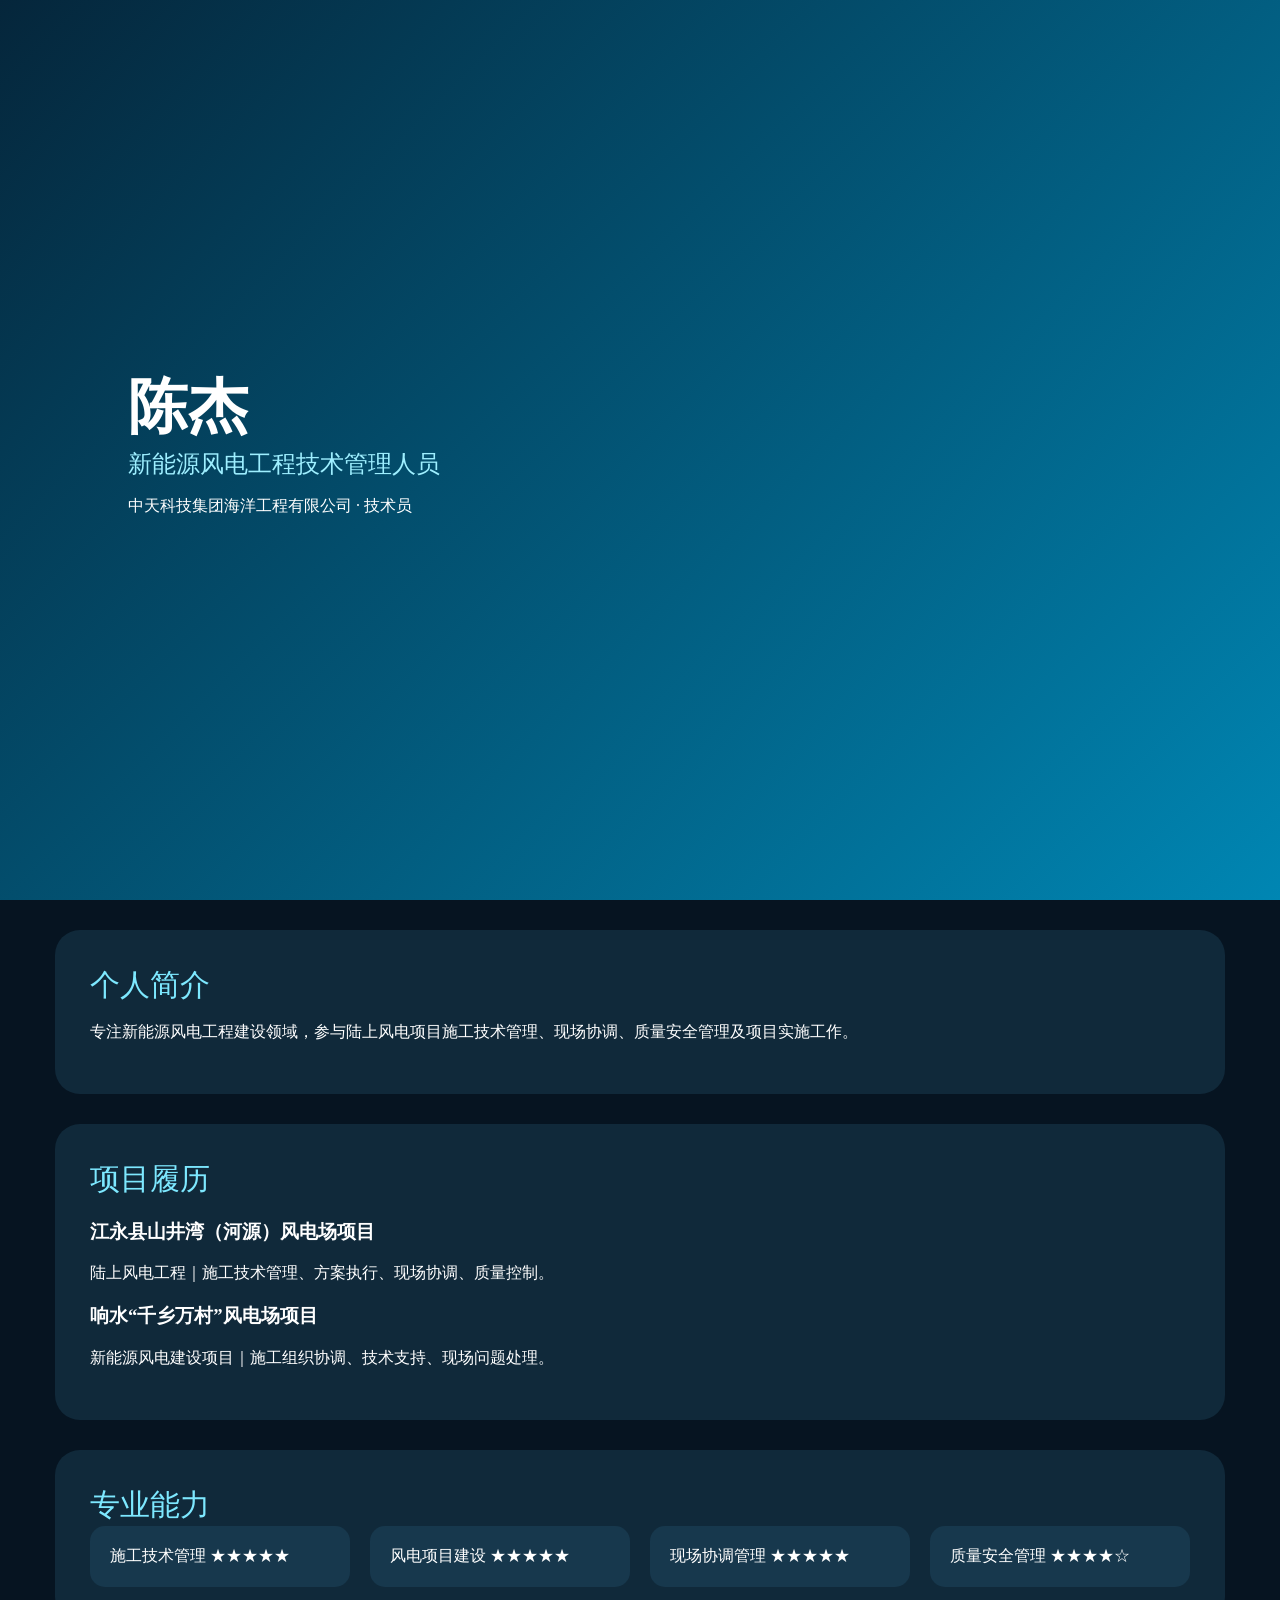
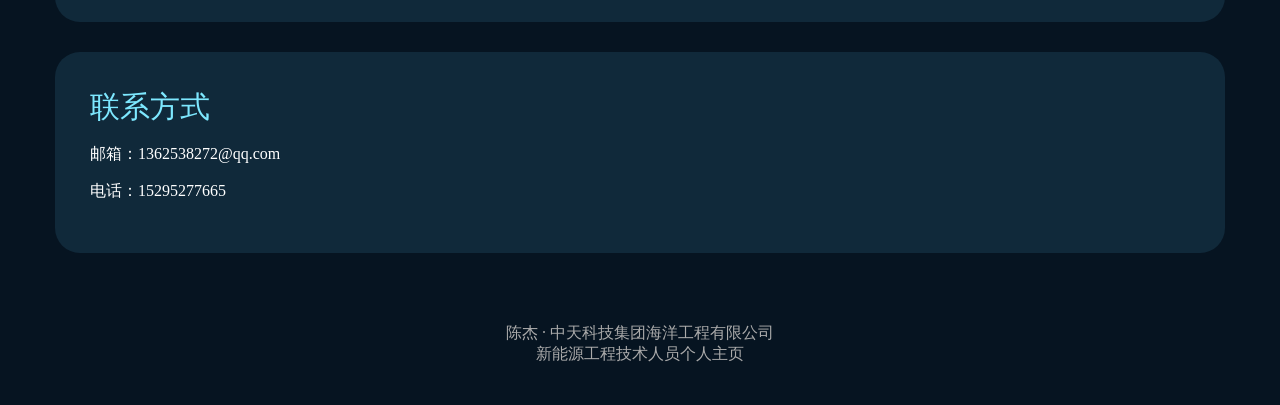
==== index.html @ db8c6f37 "Add files via upload" ====
<!DOCTYPE html>
<html lang="zh-CN">
<head>
<meta charset="UTF-8">
<meta name="viewport" content="width=device-width, initial-scale=1.0">
<title>陈杰｜新能源风电工程技术主页</title>
<style>
body{margin:0;font-family:Microsoft YaHei;background:#061421;color:#fff}
.hero{height:100vh;display:flex;flex-direction:column;justify-content:center;padding:0 10%;background:linear-gradient(135deg,#05263b,#0086b3)}
h1{font-size:60px;margin:0}.sub{font-size:24px;color:#9eefff}
section{max-width:1100px;margin:30px auto;padding:35px;background:#10293a;border-radius:25px}
.title{font-size:30px;color:#7de8ff}
.grid{display:grid;grid-template-columns:repeat(auto-fit,minmax(250px,1fr));gap:20px}
.card{background:#17384d;padding:20px;border-radius:15px}
.footer{text-align:center;padding:40px;color:#aaa}
</style>
</head>
<body>
<div class="hero">
<h1>陈杰</h1>
<div class="sub">新能源风电工程技术管理人员</div>
<p>中天科技集团海洋工程有限公司 · 技术员</p>
</div>

<section><div class="title">个人简介</div>
<p>专注新能源风电工程建设领域，参与陆上风电项目施工技术管理、现场协调、质量安全管理及项目实施工作。</p></section>

<section><div class="title">项目履历</div>
<h3>江永县山井湾（河源）风电场项目</h3>
<p>陆上风电工程｜施工技术管理、方案执行、现场协调、质量控制。</p>
<h3>响水“千乡万村”风电场项目</h3>
<p>新能源风电建设项目｜施工组织协调、技术支持、现场问题处理。</p>
</section>

<section><div class="title">专业能力</div>
<div class="grid">
<div class="card">施工技术管理 ★★★★★</div>
<div class="card">风电项目建设 ★★★★★</div>
<div class="card">现场协调管理 ★★★★★</div>
<div class="card">质量安全管理 ★★★★☆</div>
</div></section>

<section><div class="title">联系方式</div>
<p>邮箱：1362538272@qq.com</p>
<p>电话：15295277665</p>
</section>

<div class="footer">陈杰 · 中天科技集团海洋工程有限公司<br>新能源工程技术人员个人主页</div>
</body>
</html>
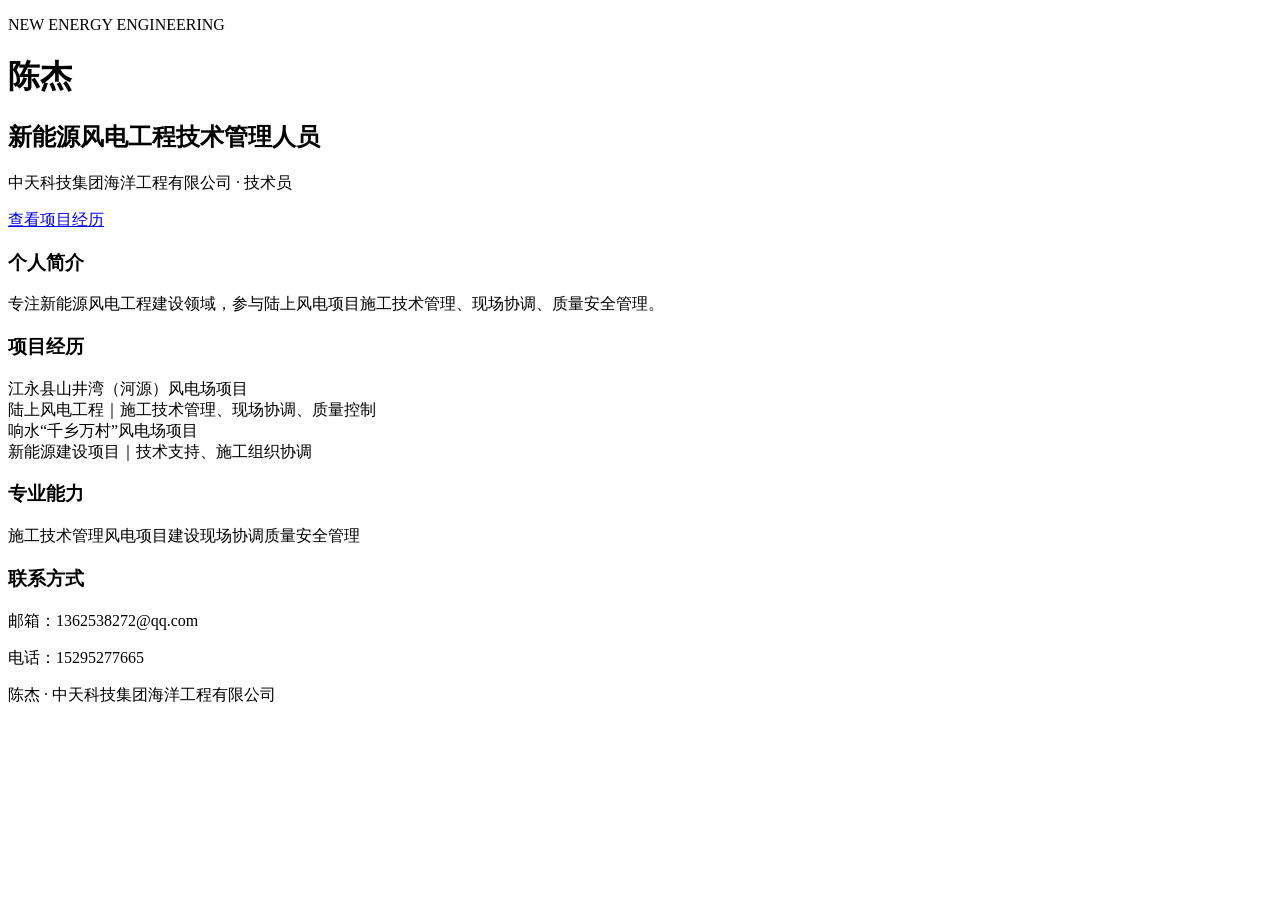
==== commit 9690aa60: "Add files via upload" ====
--- a/index.html
+++ b/index.html
@@ -1,50 +1,7 @@
-<!DOCTYPE html>
-<html lang="zh-CN">
-<head>
-<meta charset="UTF-8">
-<meta name="viewport" content="width=device-width, initial-scale=1.0">
-<title>陈杰｜新能源风电工程技术主页</title>
-<style>
-body{margin:0;font-family:Microsoft YaHei;background:#061421;color:#fff}
-.hero{height:100vh;display:flex;flex-direction:column;justify-content:center;padding:0 10%;background:linear-gradient(135deg,#05263b,#0086b3)}
-h1{font-size:60px;margin:0}.sub{font-size:24px;color:#9eefff}
-section{max-width:1100px;margin:30px auto;padding:35px;background:#10293a;border-radius:25px}
-.title{font-size:30px;color:#7de8ff}
-.grid{display:grid;grid-template-columns:repeat(auto-fit,minmax(250px,1fr));gap:20px}
-.card{background:#17384d;padding:20px;border-radius:15px}
-.footer{text-align:center;padding:40px;color:#aaa}
-</style>
-</head>
-<body>
-<div class="hero">
-<h1>陈杰</h1>
-<div class="sub">新能源风电工程技术管理人员</div>
-<p>中天科技集团海洋工程有限公司 · 技术员</p>
-</div>
-
-<section><div class="title">个人简介</div>
-<p>专注新能源风电工程建设领域，参与陆上风电项目施工技术管理、现场协调、质量安全管理及项目实施工作。</p></section>
-
-<section><div class="title">项目履历</div>
-<h3>江永县山井湾（河源）风电场项目</h3>
-<p>陆上风电工程｜施工技术管理、方案执行、现场协调、质量控制。</p>
-<h3>响水“千乡万村”风电场项目</h3>
-<p>新能源风电建设项目｜施工组织协调、技术支持、现场问题处理。</p>
-</section>
-
-<section><div class="title">专业能力</div>
-<div class="grid">
-<div class="card">施工技术管理 ★★★★★</div>
-<div class="card">风电项目建设 ★★★★★</div>
-<div class="card">现场协调管理 ★★★★★</div>
-<div class="card">质量安全管理 ★★★★☆</div>
-</div></section>
-
-<section><div class="title">联系方式</div>
-<p>邮箱：1362538272@qq.com</p>
-<p>电话：15295277665</p>
-</section>
-
-<div class="footer">陈杰 · 中天科技集团海洋工程有限公司<br>新能源工程技术人员个人主页</div>
-</body>
-</html>+<!doctype html><html lang='zh-CN'><head><meta charset='utf-8'><meta name='viewport' content='width=device-width,initial-scale=1'><title>陈杰｜新能源风电工程技术主页</title><link rel='stylesheet' href='css/style.css'></head><body>
+<header class='hero'><div><p>NEW ENERGY ENGINEERING</p><h1>陈杰</h1><h2>新能源风电工程技术管理人员</h2><p>中天科技集团海洋工程有限公司 · 技术员</p><a href='#project'>查看项目经历</a></div></header>
+<section class='box'><h3>个人简介</h3><p>专注新能源风电工程建设领域，参与陆上风电项目施工技术管理、现场协调、质量安全管理。</p></section>
+<section id='project' class='box'><h3>项目经历</h3><div class='card'>江永县山井湾（河源）风电场项目<br>陆上风电工程｜施工技术管理、现场协调、质量控制</div><div class='card'>响水“千乡万村”风电场项目<br>新能源建设项目｜技术支持、施工组织协调</div></section>
+<section class='box'><h3>专业能力</h3><div class='tags'><span>施工技术管理</span><span>风电项目建设</span><span>现场协调</span><span>质量安全管理</span></div></section>
+<section class='box'><h3>联系方式</h3><p>邮箱：1362538272@qq.com</p><p>电话：15295277665</p></section>
+<footer>陈杰 · 中天科技集团海洋工程有限公司</footer></body></html>
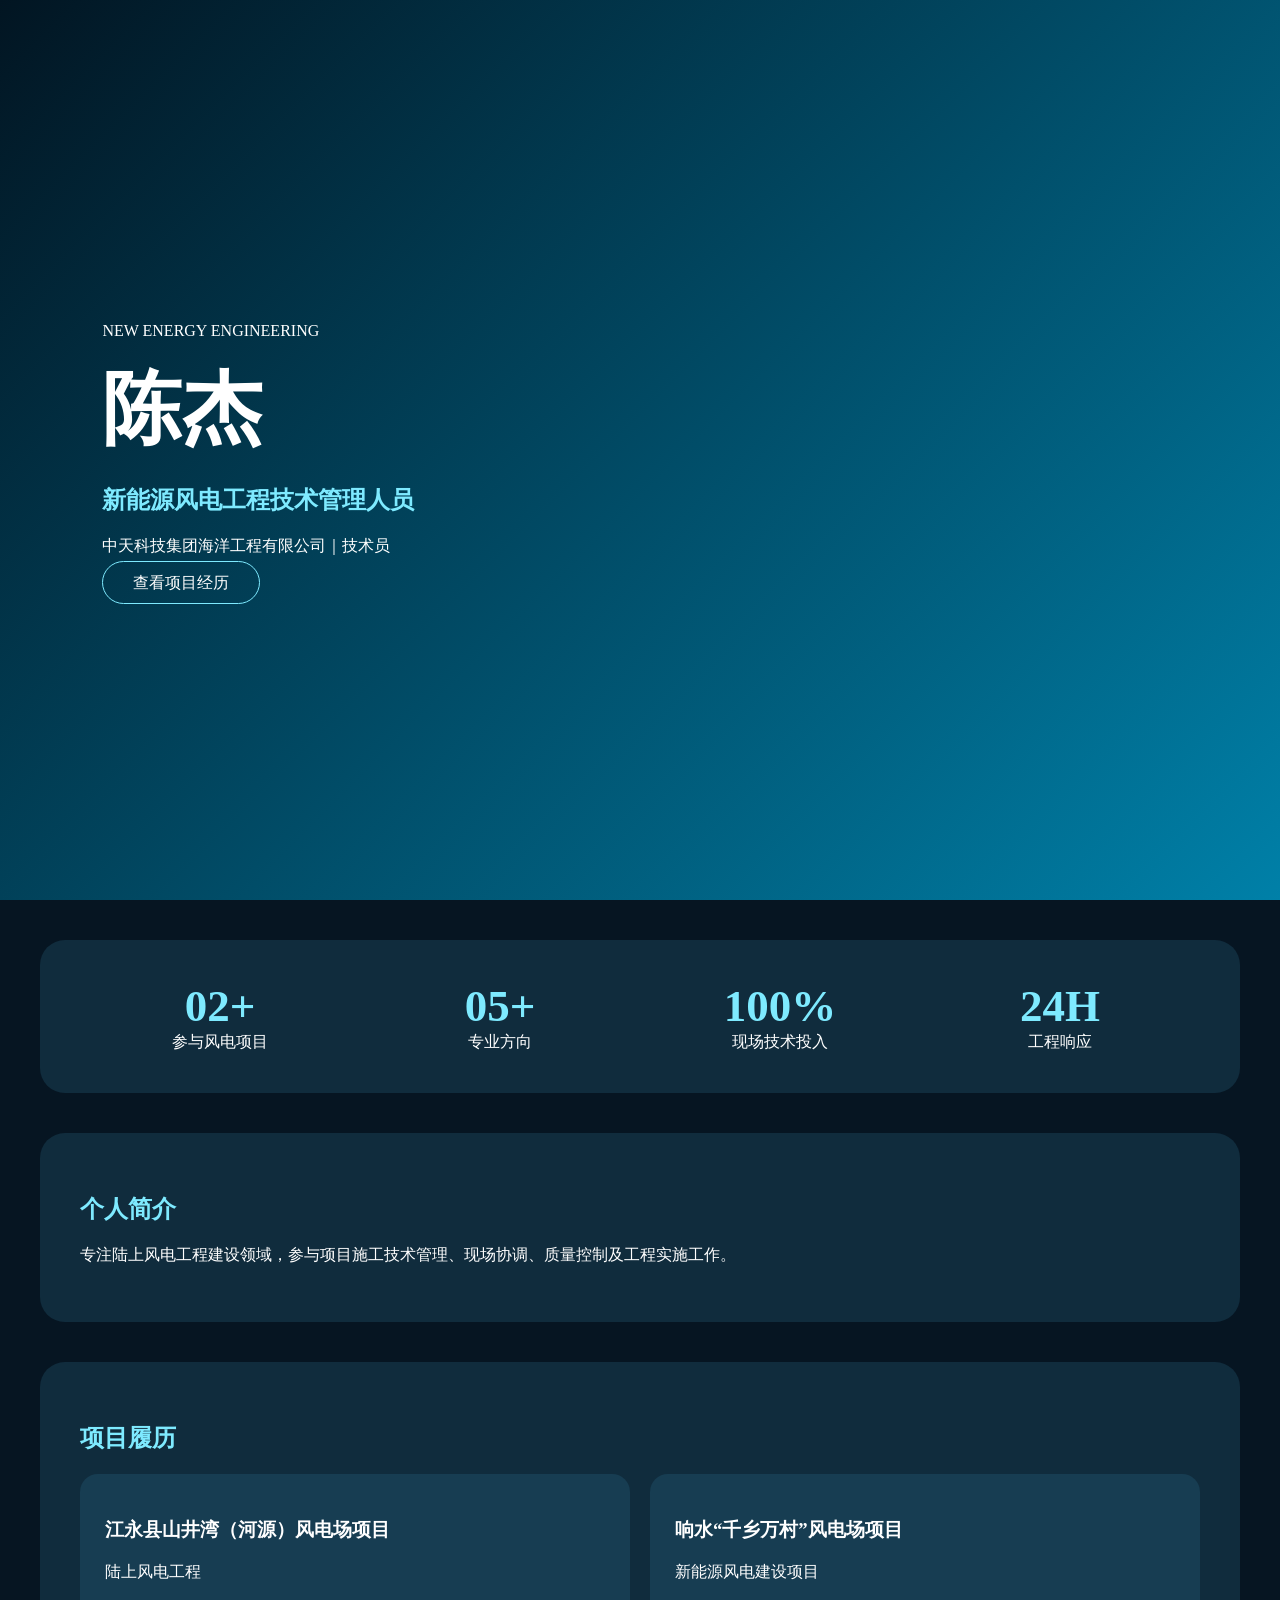
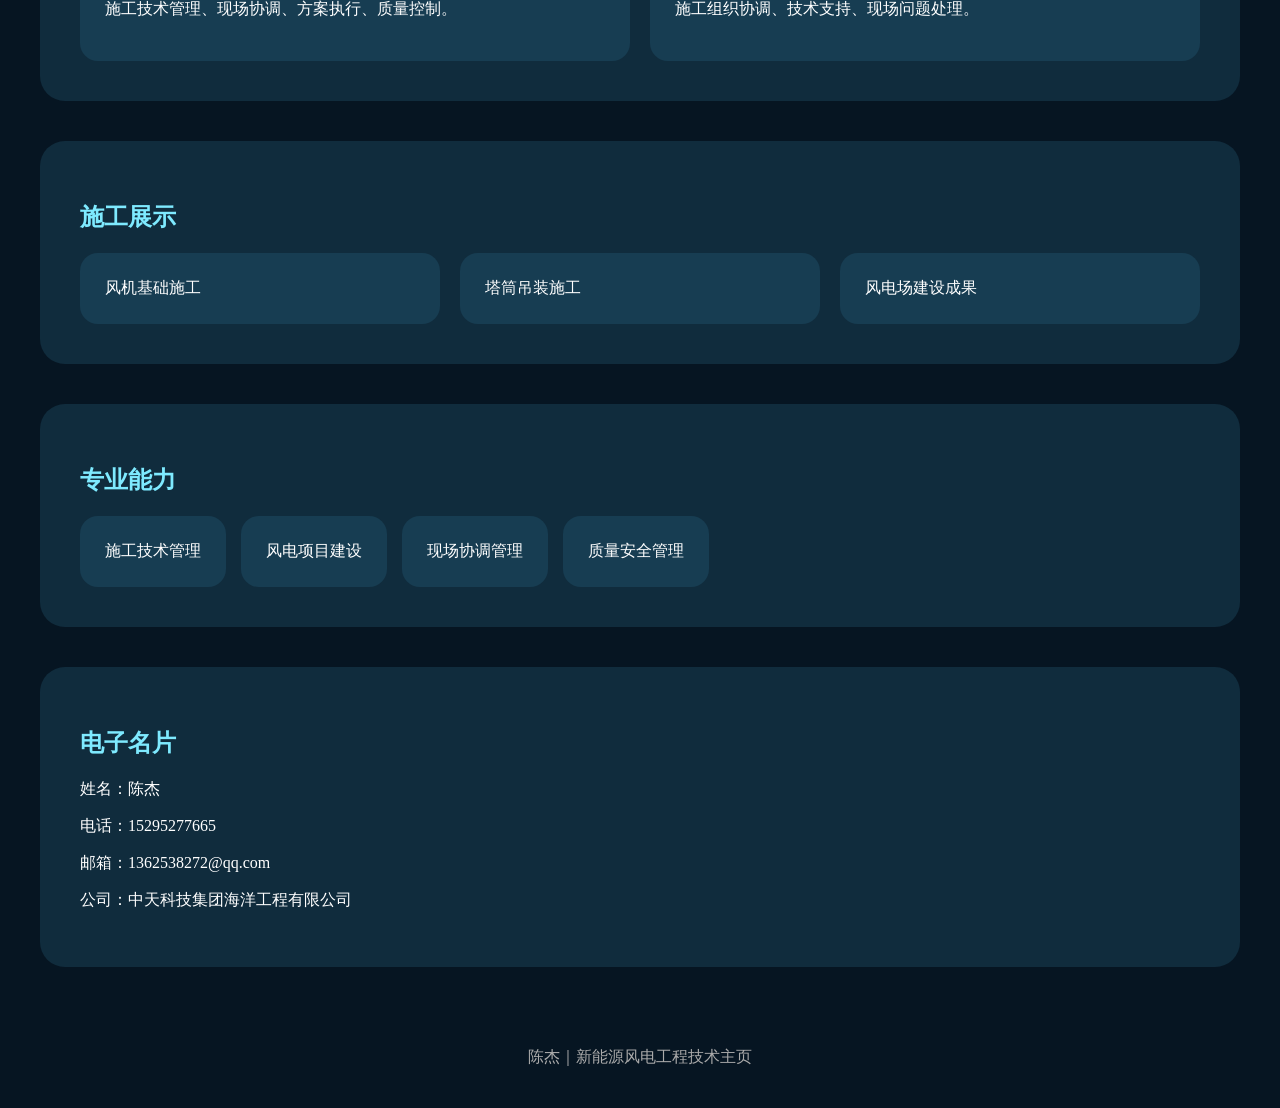
==== commit 6c7aaf8d: "Add files via upload" ====
--- a/index.html
+++ b/index.html
@@ -1,7 +1,77 @@
-<!doctype html><html lang='zh-CN'><head><meta charset='utf-8'><meta name='viewport' content='width=device-width,initial-scale=1'><title>陈杰｜新能源风电工程技术主页</title><link rel='stylesheet' href='css/style.css'></head><body>
-<header class='hero'><div><p>NEW ENERGY ENGINEERING</p><h1>陈杰</h1><h2>新能源风电工程技术管理人员</h2><p>中天科技集团海洋工程有限公司 · 技术员</p><a href='#project'>查看项目经历</a></div></header>
-<section class='box'><h3>个人简介</h3><p>专注新能源风电工程建设领域，参与陆上风电项目施工技术管理、现场协调、质量安全管理。</p></section>
-<section id='project' class='box'><h3>项目经历</h3><div class='card'>江永县山井湾（河源）风电场项目<br>陆上风电工程｜施工技术管理、现场协调、质量控制</div><div class='card'>响水“千乡万村”风电场项目<br>新能源建设项目｜技术支持、施工组织协调</div></section>
-<section class='box'><h3>专业能力</h3><div class='tags'><span>施工技术管理</span><span>风电项目建设</span><span>现场协调</span><span>质量安全管理</span></div></section>
-<section class='box'><h3>联系方式</h3><p>邮箱：1362538272@qq.com</p><p>电话：15295277665</p></section>
-<footer>陈杰 · 中天科技集团海洋工程有限公司</footer></body></html>+<!DOCTYPE html>
+<html lang="zh-CN">
+<head>
+<meta charset="UTF-8">
+<meta name="viewport" content="width=device-width,initial-scale=1.0">
+<title>陈杰｜新能源风电工程技术管理</title>
+<link rel="stylesheet" href="css/style.css">
+</head>
+<body>
+<header class="hero">
+<div class="hero-box">
+<p>NEW ENERGY ENGINEERING</p>
+<h1>陈杰</h1>
+<h2>新能源风电工程技术管理人员</h2>
+<p>中天科技集团海洋工程有限公司｜技术员</p>
+<a href="#project">查看项目经历</a>
+</div>
+</header>
+
+<section class="data">
+<div><strong>02+</strong><span>参与风电项目</span></div>
+<div><strong>05+</strong><span>专业方向</span></div>
+<div><strong>100%</strong><span>现场技术投入</span></div>
+<div><strong>24H</strong><span>工程响应</span></div>
+</section>
+
+<section>
+<h2>个人简介</h2>
+<p>专注陆上风电工程建设领域，参与项目施工技术管理、现场协调、质量控制及工程实施工作。</p>
+</section>
+
+<section id="project">
+<h2>项目履历</h2>
+<div class="cards">
+<div>
+<h3>江永县山井湾（河源）风电场项目</h3>
+<p>陆上风电工程</p>
+<p>施工技术管理、现场协调、方案执行、质量控制。</p>
+</div>
+<div>
+<h3>响水“千乡万村”风电场项目</h3>
+<p>新能源风电建设项目</p>
+<p>施工组织协调、技术支持、现场问题处理。</p>
+</div>
+</div>
+</section>
+
+<section>
+<h2>施工展示</h2>
+<div class="cards">
+<div>风机基础施工</div>
+<div>塔筒吊装施工</div>
+<div>风电场建设成果</div>
+</div>
+</section>
+
+<section>
+<h2>专业能力</h2>
+<div class="tags">
+<span>施工技术管理</span>
+<span>风电项目建设</span>
+<span>现场协调管理</span>
+<span>质量安全管理</span>
+</div>
+</section>
+
+<section>
+<h2>电子名片</h2>
+<p>姓名：陈杰</p>
+<p>电话：15295277665</p>
+<p>邮箱：1362538272@qq.com</p>
+<p>公司：中天科技集团海洋工程有限公司</p>
+</section>
+
+<footer>陈杰｜新能源风电工程技术主页</footer>
+</body>
+</html>
--- a/css/style.css
+++ b/css/style.css
@@ -0,0 +1 @@
+*{box-sizing:border-box}body{margin:0;background:#061522;color:#fff;font-family:Microsoft YaHei}.hero{height:100vh;background:linear-gradient(135deg,#021522,#0080a8);display:flex;align-items:center;padding:8%}.hero-box h1{font-size:80px;margin:10px 0}.hero-box a{color:white;border:1px solid #7eeaff;padding:12px 30px;border-radius:30px;text-decoration:none}.data,section{max-width:1200px;margin:40px auto;padding:40px;background:#102c3d;border-radius:25px}.data{display:grid;grid-template-columns:repeat(4,1fr);text-align:center}.data strong{display:block;font-size:45px;color:#7eeaff}.cards{display:grid;grid-template-columns:repeat(auto-fit,minmax(250px,1fr));gap:20px}.cards div,.tags span{background:#173d52;padding:25px;border-radius:18px}.tags{display:flex;gap:15px;flex-wrap:wrap}h2{color:#7eeaff}footer{text-align:center;padding:40px;color:#aaa}
